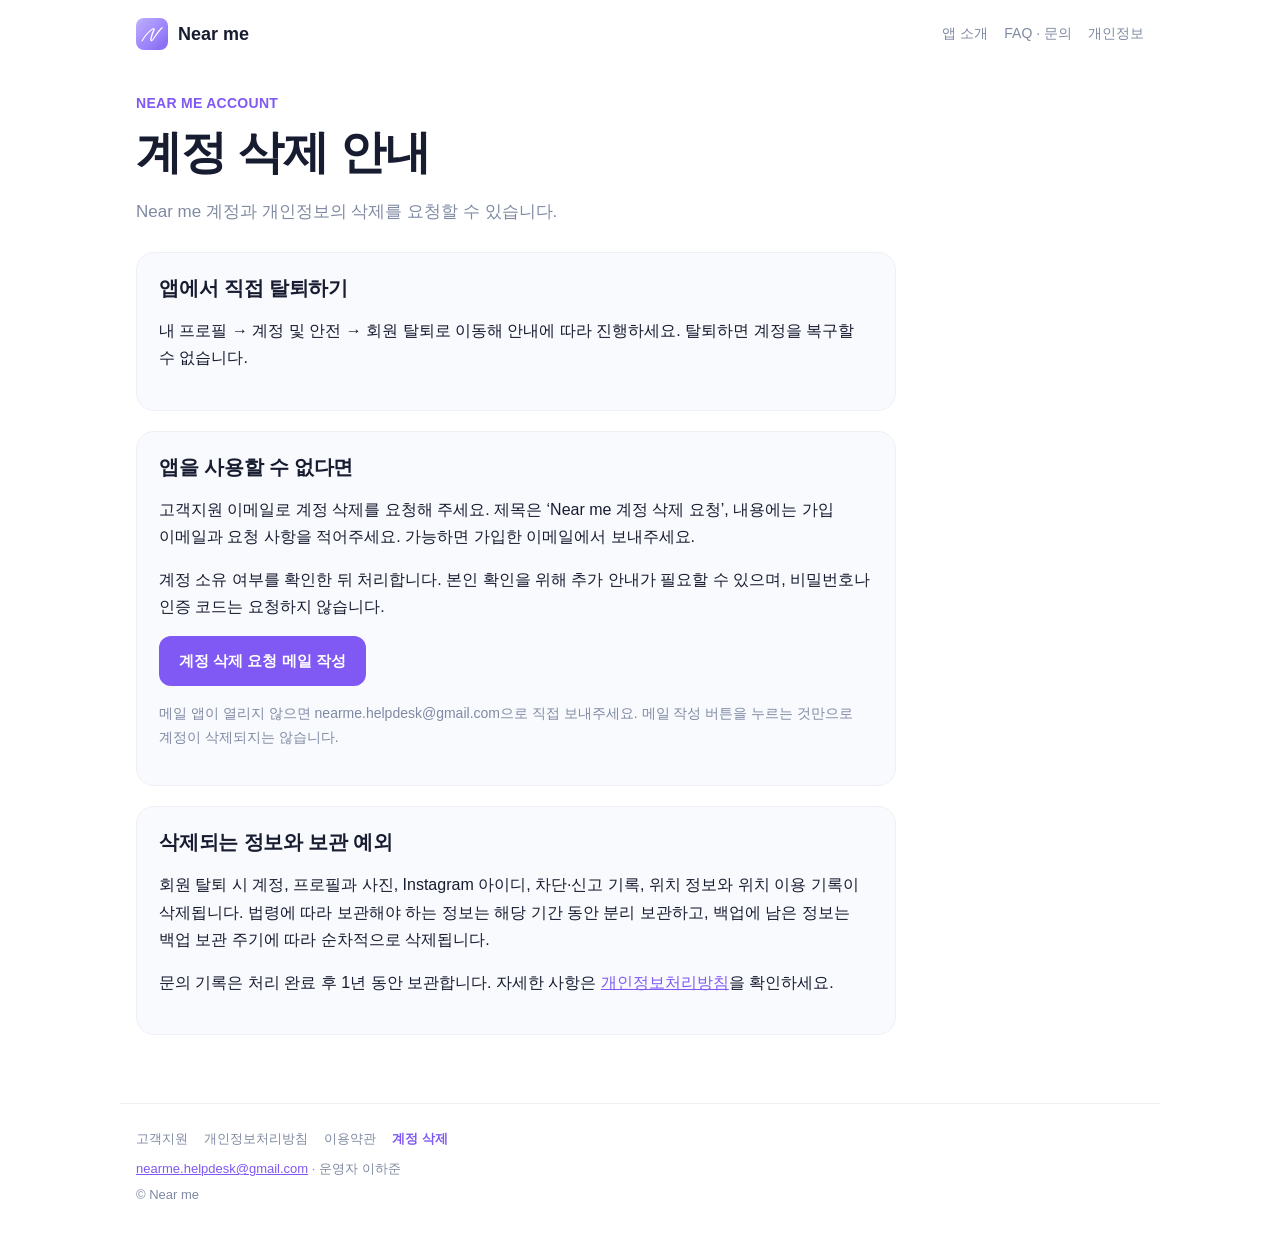
==== delete-account/index.html @ 8cbbb16c "Publish site (2026-10-08) Co-Authored-By: Claude Opus 5.5 <noreply@anthropic.com>" ====
<!doctype html>
<html lang="ko">
<head>
<meta charset="utf-8">
<meta name="viewport" content="width=device-width, initial-scale=1">
<title>계정 삭제 안내 | Near me</title>
<meta name="description" content="Near me 계정과 개인정보 삭제 방법.">
<link rel="icon" href="../assets/icon.png">
<link rel="apple-touch-icon" href="../assets/icon.png">
<link rel="stylesheet" href="../style.css">
</head>
<body>
<a class="skip" href="#main">본문으로 건너뛰기</a>
<header class="top">
<a class="brand" href="../index.html"><img src="../assets/icon.png" alt="" width="32" height="32">Near me</a>
<nav aria-label="사이트 메뉴"><a href="../index.html">앱 소개</a><a href="../support/index.html">FAQ · 문의</a><a href="../privacy/index.html">개인정보</a></nav>
</header>
<main id="main">
<section class="doc-head">
<p class="eyebrow">NEAR ME ACCOUNT</p>
<h1>계정 삭제 안내</h1>
<p class="lead">Near me 계정과 개인정보의 삭제를 요청할 수 있습니다.</p>
</section>
<section class="panel">
<h2>앱에서 직접 탈퇴하기</h2>
<p>내 프로필 → 계정 및 안전 → 회원 탈퇴로 이동해 안내에 따라 진행하세요. 탈퇴하면 계정을 복구할 수 없습니다.</p>
</section>
<section class="panel">
<h2>앱을 사용할 수 없다면</h2>
<p>고객지원 이메일로 계정 삭제를 요청해 주세요. 제목은 ‘Near me 계정 삭제 요청’, 내용에는 가입 이메일과 요청 사항을 적어주세요. 가능하면 가입한 이메일에서 보내주세요.</p>
<p>계정 소유 여부를 확인한 뒤 처리합니다. 본인 확인을 위해 추가 안내가 필요할 수 있으며, 비밀번호나 인증 코드는 요청하지 않습니다.</p>
<p><a class="button" href="mailto:nearme.helpdesk@gmail.com?subject=Near%20me%20%EA%B3%84%EC%A0%95%20%EC%82%AD%EC%A0%9C%20%EC%9A%94%EC%B2%AD">계정 삭제 요청 메일 작성</a></p>
<p class="note">메일 앱이 열리지 않으면 nearme.helpdesk@gmail.com으로 직접 보내주세요. 메일 작성 버튼을 누르는 것만으로 계정이 삭제되지는 않습니다.</p>
</section>
<section class="panel">
<h2>삭제되는 정보와 보관 예외</h2>
<p>회원 탈퇴 시 계정, 프로필과 사진, Instagram 아이디, 차단·신고 기록, 위치 정보와 위치 이용 기록이 삭제됩니다. 법령에 따라 보관해야 하는 정보는 해당 기간 동안 분리 보관하고, 백업에 남은 정보는 백업 보관 주기에 따라 순차적으로 삭제됩니다.</p>
<p>문의 기록은 처리 완료 후 1년 동안 보관합니다. 자세한 사항은 <a href="../privacy/index.html">개인정보처리방침</a>을 확인하세요.</p>
</section>
</main>
<footer class="foot">
<nav aria-label="문서"><a href="../support/index.html">고객지원</a><a href="../privacy/index.html">개인정보처리방침</a><a href="../terms/index.html">이용약관</a><a href="../delete-account/index.html" aria-current="page">계정 삭제</a></nav>
<p><a href="mailto:nearme.helpdesk@gmail.com">nearme.helpdesk@gmail.com</a> · 운영자 이하준</p>
<p>© Near me</p>
</footer>
</body>
</html>
---- style.css ----
/* Near me public site. Colors follow lib/theme/app_theme.dart. */
:root {
  --bg: #ffffff;
  --card: #f9fafe;
  --soft: #eee9ff;
  --text: #171c30;
  --muted: #7f8aa2;
  --line: #edf0f5;
  --accent: #8059f4;
  --on-accent: #ffffff;
}
@media (prefers-color-scheme: dark) {
  :root {
    --bg: #11131d;
    --card: #1a1d2b;
    --soft: #262240;
    --text: #eceef5;
    --muted: #9aa3b8;
    --line: #272b3b;
    --accent: #a98ff9;
    --on-accent: #11131d;
  }
}
* { box-sizing: border-box; }
html { -webkit-text-size-adjust: 100%; }
body {
  margin: 0;
  background: var(--bg);
  color: var(--text);
  font: 16px/1.7 -apple-system, BlinkMacSystemFont, "Apple SD Gothic Neo", "Noto Sans KR", sans-serif;
  word-break: keep-all;
}
a { color: var(--accent); }
img { max-width: 100%; }
.skip { position: absolute; left: -999px; }
.skip:focus { left: 16px; top: 8px; background: var(--bg); padding: 4px 8px; z-index: 1; }

.top, main, .foot { max-width: 1040px; margin: 0 auto; padding-left: 16px; padding-right: 16px; }
.top { display: flex; align-items: center; justify-content: space-between; gap: 12px; padding-top: 18px; padding-bottom: 18px; }
.brand { display: flex; align-items: center; gap: 10px; color: var(--text); font-weight: 700; font-size: 18px; text-decoration: none; }
.brand img { border-radius: 8px; }
.top nav { display: flex; flex-wrap: wrap; gap: 4px 16px; font-size: 14px; }
.top nav a, .foot nav a { color: var(--muted); text-decoration: none; }
.top nav a[aria-current], .foot nav a[aria-current] { color: var(--accent); font-weight: 600; }

main { padding-bottom: 48px; }
h1 { font-size: clamp(30px, 6vw, 46px); line-height: 1.25; margin: 8px 0 16px; letter-spacing: -0.02em; }
h2 { font-size: clamp(24px, 4vw, 32px); line-height: 1.3; margin: 0 0 20px; letter-spacing: -0.01em; }
h3 { font-size: 18px; margin: 4px 0 6px; }
.eyebrow { color: var(--accent); font-weight: 600; font-size: 14px; margin: 0; letter-spacing: 0.02em; }
.lead { color: var(--muted); font-size: 17px; max-width: 34em; }
.note { color: var(--muted); font-size: 14px; }

.button {
  display: inline-block; padding: 12px 20px; border-radius: 12px;
  background: var(--accent); color: var(--on-accent);
  font-weight: 600; font-size: 15px; text-decoration: none;
}
.button.ghost { background: var(--soft); color: var(--accent); }
.actions { display: flex; flex-wrap: wrap; gap: 10px; margin: 24px 0 16px; }
.badge { display: inline-block; margin: 0; padding: 4px 12px; border-radius: 999px; background: var(--soft); color: var(--accent); font-size: 13px; }

.hero { display: grid; grid-template-columns: 1.1fr 1fr; gap: 40px; align-items: center; padding: 32px 0 56px; }
.cats { margin: 0; padding: 28px; border-radius: 24px; background: var(--card); border: 1px solid var(--line); }
.cats div { display: grid; grid-template-columns: repeat(4, 1fr); gap: 12px; justify-items: center; }
.cats img { width: 64px; height: 64px; image-rendering: pixelated; }
.cats figcaption { margin-top: 16px; text-align: center; color: var(--muted); font-size: 13px; }

.band { padding: 48px 0; border-top: 1px solid var(--line); }
.steps, .cards { list-style: none; margin: 0; padding: 0; display: grid; grid-template-columns: repeat(3, 1fr); gap: 16px; }
.steps li, .cards li, .panel { background: var(--card); border: 1px solid var(--line); border-radius: 18px; padding: 22px; }
.steps span { color: var(--accent); font-size: 13px; font-weight: 600; }
.steps p, .cards p { margin: 0; color: var(--muted); font-size: 15px; }
.cta { text-align: center; }
.cta p { color: var(--muted); }

.doc-head { padding: 24px 0 8px; max-width: 760px; }
main > section.panel, main > section:not(.hero):not(.band):not(.doc-head) { max-width: 760px; margin-bottom: 20px; }
.panel h2 { font-size: 20px; margin-bottom: 8px; }
.mail { font-size: 20px; font-weight: 600; margin: 4px 0; }
details { border-bottom: 1px solid var(--line); padding: 14px 0; }
summary { cursor: pointer; font-weight: 600; }
details p { margin: 10px 0 0; color: var(--muted); }
.doc { max-width: 760px; white-space: pre-wrap; font-size: 15px; }

.foot { border-top: 1px solid var(--line); padding-top: 24px; padding-bottom: 40px; color: var(--muted); font-size: 13px; }
.foot nav { display: flex; flex-wrap: wrap; gap: 4px 16px; margin-bottom: 8px; }
.foot p { margin: 4px 0; }

@media (max-width: 760px) {
  .hero { grid-template-columns: 1fr; gap: 28px; padding-top: 16px; }
  .steps, .cards { grid-template-columns: 1fr; }
  .cats { padding: 20px; }
  .cats img { width: 52px; height: 52px; }
  .top { flex-direction: column; align-items: flex-start; }
}
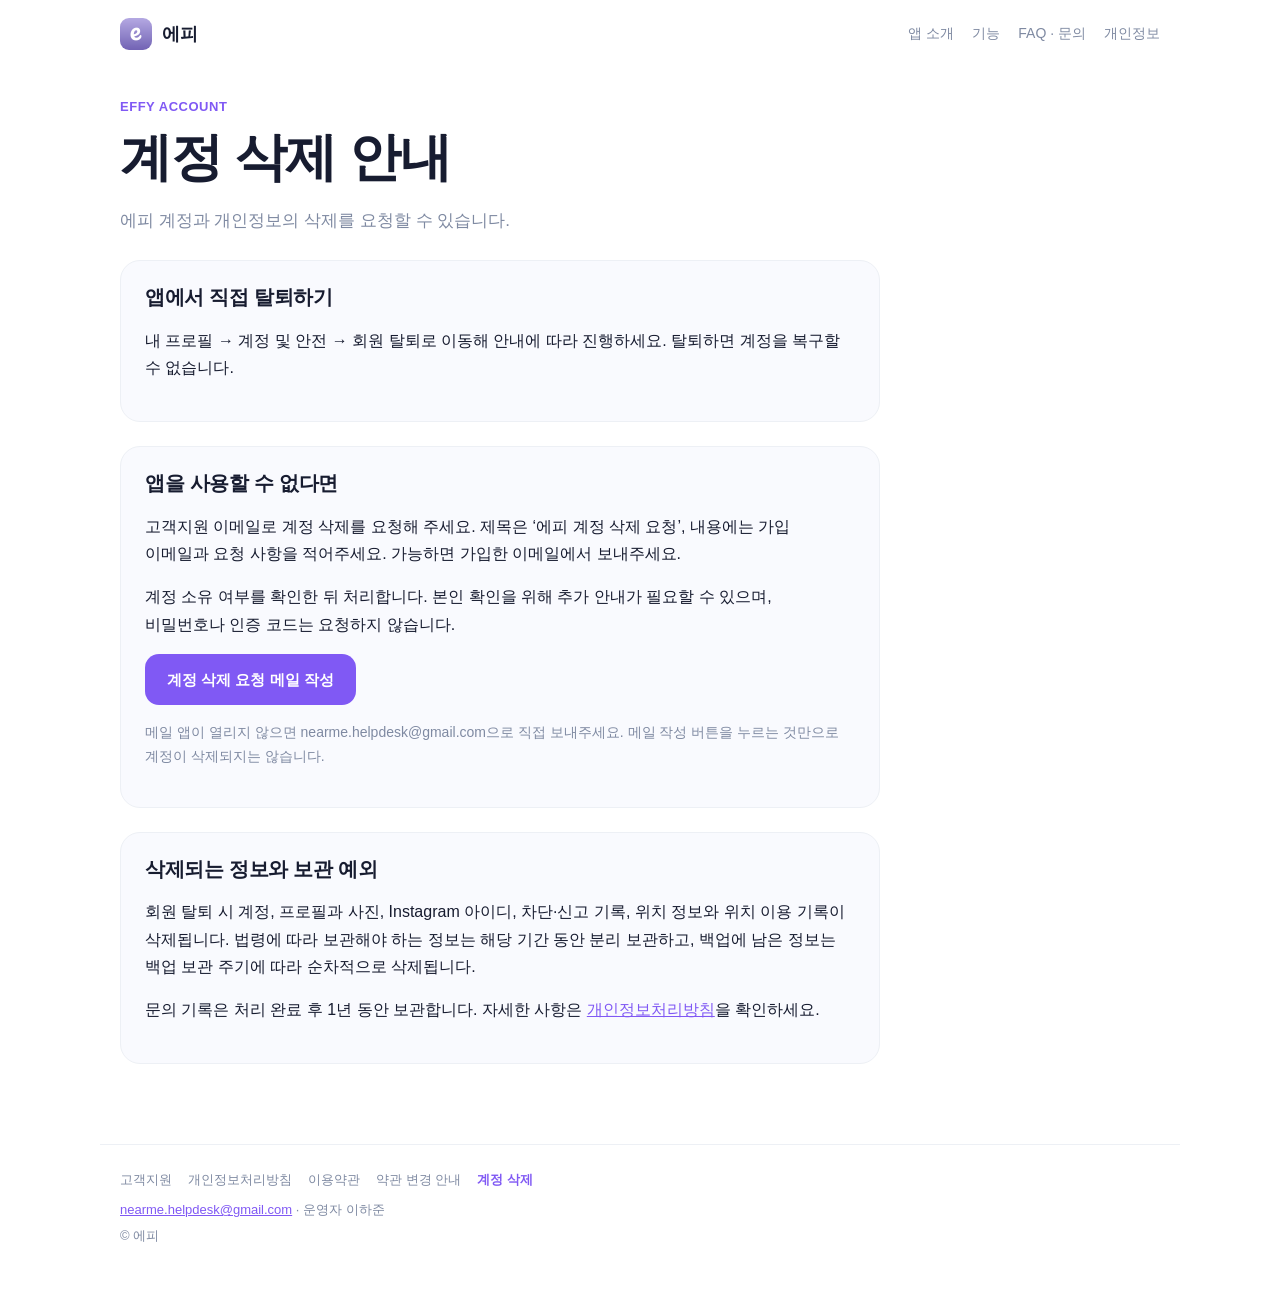
==== commit 68938914: "Publish site (2026-11-18) Co-Authored-By: Claude Opus 5.5 <noreply@anthropic.com>" ====
--- a/delete-account/index.html
+++ b/delete-account/index.html
@@ -3,8 +3,8 @@
 <head>
 <meta charset="utf-8">
 <meta name="viewport" content="width=device-width, initial-scale=1">
-<title>계정 삭제 안내 | Near me</title>
-<meta name="description" content="Near me 계정과 개인정보 삭제 방법.">
+<title>계정 삭제 안내 | 에피</title>
+<meta name="description" content="에피 계정과 개인정보 삭제 방법.">
 <link rel="icon" href="../assets/icon.png">
 <link rel="apple-touch-icon" href="../assets/icon.png">
 <link rel="stylesheet" href="../style.css">
@@ -12,14 +12,14 @@
 <body>
 <a class="skip" href="#main">본문으로 건너뛰기</a>
 <header class="top">
-<a class="brand" href="../index.html"><img src="../assets/icon.png" alt="" width="32" height="32">Near me</a>
-<nav aria-label="사이트 메뉴"><a href="../index.html">앱 소개</a><a href="../support/index.html">FAQ · 문의</a><a href="../privacy/index.html">개인정보</a></nav>
+<a class="brand" href="../index.html"><img src="../assets/icon.png" alt="" width="32" height="32">에피</a>
+<nav aria-label="사이트 메뉴"><a href="../index.html">앱 소개</a><a href="../features/index.html">기능</a><a href="../support/index.html">FAQ · 문의</a><a href="../privacy/index.html">개인정보</a></nav>
 </header>
 <main id="main">
 <section class="doc-head">
-<p class="eyebrow">NEAR ME ACCOUNT</p>
+<p class="eyebrow">EFFY ACCOUNT</p>
 <h1>계정 삭제 안내</h1>
-<p class="lead">Near me 계정과 개인정보의 삭제를 요청할 수 있습니다.</p>
+<p class="lead">에피 계정과 개인정보의 삭제를 요청할 수 있습니다.</p>
 </section>
 <section class="panel">
 <h2>앱에서 직접 탈퇴하기</h2>
@@ -27,9 +27,9 @@
 </section>
 <section class="panel">
 <h2>앱을 사용할 수 없다면</h2>
-<p>고객지원 이메일로 계정 삭제를 요청해 주세요. 제목은 ‘Near me 계정 삭제 요청’, 내용에는 가입 이메일과 요청 사항을 적어주세요. 가능하면 가입한 이메일에서 보내주세요.</p>
+<p>고객지원 이메일로 계정 삭제를 요청해 주세요. 제목은 ‘에피 계정 삭제 요청’, 내용에는 가입 이메일과 요청 사항을 적어주세요. 가능하면 가입한 이메일에서 보내주세요.</p>
 <p>계정 소유 여부를 확인한 뒤 처리합니다. 본인 확인을 위해 추가 안내가 필요할 수 있으며, 비밀번호나 인증 코드는 요청하지 않습니다.</p>
-<p><a class="button" href="mailto:nearme.helpdesk@gmail.com?subject=Near%20me%20%EA%B3%84%EC%A0%95%20%EC%82%AD%EC%A0%9C%20%EC%9A%94%EC%B2%AD">계정 삭제 요청 메일 작성</a></p>
+<p><a class="button" href="mailto:nearme.helpdesk@gmail.com?subject=%EC%97%90%ED%94%BC%20%EA%B3%84%EC%A0%95%20%EC%82%AD%EC%A0%9C%20%EC%9A%94%EC%B2%AD">계정 삭제 요청 메일 작성</a></p>
 <p class="note">메일 앱이 열리지 않으면 nearme.helpdesk@gmail.com으로 직접 보내주세요. 메일 작성 버튼을 누르는 것만으로 계정이 삭제되지는 않습니다.</p>
 </section>
 <section class="panel">
@@ -39,9 +39,9 @@
 </section>
 </main>
 <footer class="foot">
-<nav aria-label="문서"><a href="../support/index.html">고객지원</a><a href="../privacy/index.html">개인정보처리방침</a><a href="../terms/index.html">이용약관</a><a href="../delete-account/index.html" aria-current="page">계정 삭제</a></nav>
+<nav aria-label="문서"><a href="../support/index.html">고객지원</a><a href="../privacy/index.html">개인정보처리방침</a><a href="../terms/index.html">이용약관</a><a href="../notice/index.html">약관 변경 안내</a><a href="../delete-account/index.html" aria-current="page">계정 삭제</a></nav>
 <p><a href="mailto:nearme.helpdesk@gmail.com">nearme.helpdesk@gmail.com</a> · 운영자 이하준</p>
-<p>© Near me</p>
+<p>© 에피</p>
 </footer>
 </body>
 </html>
--- a/style.css
+++ b/style.css
@@ -1,4 +1,5 @@
-/* Near me public site. Colors follow lib/theme/app_theme.dart. */
+/* 에피 (effy) public site. Colors follow lib/theme/app_theme.dart; the purple
+   gradient matches the app's first screen and App Store screenshots. */
 :root {
   --bg: #ffffff;
   --card: #f9fafe;
@@ -8,6 +9,10 @@
   --line: #edf0f5;
   --accent: #8059f4;
   --on-accent: #ffffff;
+  --hero-top: #a08bf2;
+  --hero-mid: #7f62e8;
+  --hero-bottom: #5e42c6;
+  --shadow: 0 18px 40px -18px rgba(60, 40, 140, 0.45);
 }
 @media (prefers-color-scheme: dark) {
   :root {
@@ -19,67 +24,120 @@
     --line: #272b3b;
     --accent: #a98ff9;
     --on-accent: #11131d;
+    --hero-top: #3a3270;
+    --hero-mid: #2f2860;
+    --hero-bottom: #241f4a;
+    --shadow: 0 18px 40px -18px rgba(0, 0, 0, 0.7);
   }
 }
 * { box-sizing: border-box; }
-html { -webkit-text-size-adjust: 100%; }
+html { -webkit-text-size-adjust: 100%; scroll-behavior: smooth; }
 body {
   margin: 0;
   background: var(--bg);
   color: var(--text);
   font: 16px/1.7 -apple-system, BlinkMacSystemFont, "Apple SD Gothic Neo", "Noto Sans KR", sans-serif;
   word-break: keep-all;
+  overflow-wrap: break-word;
 }
 a { color: var(--accent); }
-img { max-width: 100%; }
+img { max-width: 100%; height: auto; }
 .skip { position: absolute; left: -999px; }
-.skip:focus { left: 16px; top: 8px; background: var(--bg); padding: 4px 8px; z-index: 1; }
-
-.top, main, .foot { max-width: 1040px; margin: 0 auto; padding-left: 16px; padding-right: 16px; }
+.skip:focus { left: 16px; top: 8px; background: var(--bg); padding: 4px 8px; z-index: 2; }
+
+.top, main, .foot { max-width: 1080px; margin: 0 auto; padding-left: 20px; padding-right: 20px; }
 .top { display: flex; align-items: center; justify-content: space-between; gap: 12px; padding-top: 18px; padding-bottom: 18px; }
 .brand { display: flex; align-items: center; gap: 10px; color: var(--text); font-weight: 700; font-size: 18px; text-decoration: none; }
-.brand img { border-radius: 8px; }
-.top nav { display: flex; flex-wrap: wrap; gap: 4px 16px; font-size: 14px; }
+.brand img { border-radius: 9px; }
+.top nav { display: flex; flex-wrap: wrap; gap: 4px 18px; font-size: 14px; }
 .top nav a, .foot nav a { color: var(--muted); text-decoration: none; }
+.top nav a:hover, .foot nav a:hover { color: var(--accent); }
 .top nav a[aria-current], .foot nav a[aria-current] { color: var(--accent); font-weight: 600; }
 
-main { padding-bottom: 48px; }
-h1 { font-size: clamp(30px, 6vw, 46px); line-height: 1.25; margin: 8px 0 16px; letter-spacing: -0.02em; }
-h2 { font-size: clamp(24px, 4vw, 32px); line-height: 1.3; margin: 0 0 20px; letter-spacing: -0.01em; }
+main { padding-bottom: 56px; }
+h1 { font-size: clamp(32px, 6vw, 52px); line-height: 1.22; margin: 8px 0 16px; letter-spacing: -0.025em; }
+h2 { font-size: clamp(26px, 4vw, 36px); line-height: 1.28; margin: 0 0 24px; letter-spacing: -0.015em; }
 h3 { font-size: 18px; margin: 4px 0 6px; }
-.eyebrow { color: var(--accent); font-weight: 600; font-size: 14px; margin: 0; letter-spacing: 0.02em; }
+.eyebrow { color: var(--accent); font-weight: 700; font-size: 13px; margin: 0 0 8px; letter-spacing: 0.04em; }
 .lead { color: var(--muted); font-size: 17px; max-width: 34em; }
 .note { color: var(--muted); font-size: 14px; }
 
 .button {
-  display: inline-block; padding: 12px 20px; border-radius: 12px;
+  display: inline-flex; align-items: center; justify-content: center; padding: 13px 22px; border-radius: 14px;
   background: var(--accent); color: var(--on-accent);
   font-weight: 600; font-size: 15px; text-decoration: none;
-}
+  transition: transform 0.15s ease, box-shadow 0.15s ease;
+}
+.button:hover { transform: translateY(-1px); box-shadow: var(--shadow); }
 .button.ghost { background: var(--soft); color: var(--accent); }
-.actions { display: flex; flex-wrap: wrap; gap: 10px; margin: 24px 0 16px; }
-.badge { display: inline-block; margin: 0; padding: 4px 12px; border-radius: 999px; background: var(--soft); color: var(--accent); font-size: 13px; }
-
-.hero { display: grid; grid-template-columns: 1.1fr 1fr; gap: 40px; align-items: center; padding: 32px 0 56px; }
-.cats { margin: 0; padding: 28px; border-radius: 24px; background: var(--card); border: 1px solid var(--line); }
-.cats div { display: grid; grid-template-columns: repeat(4, 1fr); gap: 12px; justify-items: center; }
-.cats img { width: 64px; height: 64px; image-rendering: pixelated; }
-.cats figcaption { margin-top: 16px; text-align: center; color: var(--muted); font-size: 13px; }
-
-.band { padding: 48px 0; border-top: 1px solid var(--line); }
-.steps, .cards { list-style: none; margin: 0; padding: 0; display: grid; grid-template-columns: repeat(3, 1fr); gap: 16px; }
-.steps li, .cards li, .panel { background: var(--card); border: 1px solid var(--line); border-radius: 18px; padding: 22px; }
-.steps span { color: var(--accent); font-size: 13px; font-weight: 600; }
+.button.store { background: #171c30; color: #ffffff; }
+.button.store::before { content: ""; width: 16px; height: 16px; margin-right: 8px; background: currentColor;
+  -webkit-mask: url("data:image/svg+xml,%3Csvg xmlns='http://www.w3.org/2000/svg' viewBox='0 0 24 24'%3E%3Cpath d='M12 3v12m0 0l-5-5m5 5l5-5M5 20h14' stroke='black' stroke-width='2.4' fill='none' stroke-linecap='round' stroke-linejoin='round'/%3E%3C/svg%3E") center / contain no-repeat;
+          mask: url("data:image/svg+xml,%3Csvg xmlns='http://www.w3.org/2000/svg' viewBox='0 0 24 24'%3E%3Cpath d='M12 3v12m0 0l-5-5m5 5l5-5M5 20h14' stroke='black' stroke-width='2.4' fill='none' stroke-linecap='round' stroke-linejoin='round'/%3E%3C/svg%3E") center / contain no-repeat; }
+.actions { display: flex; flex-wrap: wrap; gap: 10px; margin: 26px 0 18px; }
+
+/* Landing hero: the app's purple first screen, with a pixel scene. */
+.hero {
+  display: grid; grid-template-columns: 1fr 1.05fr; gap: 44px; align-items: center;
+  margin: 8px 0 24px; padding: 48px; border-radius: 32px;
+  background: linear-gradient(170deg, var(--hero-top), var(--hero-mid) 55%, var(--hero-bottom));
+  color: #ffffff;
+}
+.hero h1 { color: #ffffff; }
+.hero .lead { color: rgba(255, 255, 255, 0.88); }
+.hero .button.ghost { background: rgba(255, 255, 255, 0.2); color: #ffffff; }
+.hero .button.store { background: #ffffff; color: #171c30; }
+/* The logo has a white backdrop (as in BrandArt); draw only its strokes, in white. */
+.logo { display: block; width: 190px; filter: invert(1) grayscale(1) contrast(1.4) brightness(2.8); mix-blend-mode: screen; }
+.badges { display: flex; flex-wrap: wrap; gap: 8px; margin: 0; }
+.badges span { padding: 4px 12px; border-radius: 999px; background: rgba(255, 255, 255, 0.18); font-size: 13px; }
+.scene { position: relative; margin: 0; border-radius: 22px; overflow: hidden; aspect-ratio: 16 / 10;
+  box-shadow: var(--shadow); border: 4px solid rgba(255, 255, 255, 0.55); }
+.scene .bg { position: absolute; inset: 0; width: 100%; height: 100%; object-fit: cover; image-rendering: pixelated; }
+.scene .cat { position: absolute; width: 13%; image-rendering: pixelated; animation: bob 3.2s ease-in-out infinite; }
+.scene .cat:nth-of-type(3) { animation-delay: -0.8s; }
+.scene .cat:nth-of-type(4) { animation-delay: -1.6s; }
+.scene .cat:nth-of-type(5) { animation-delay: -2.4s; }
+.scene .cat:nth-of-type(6) { animation-delay: -1.2s; }
+@keyframes bob { 50% { transform: translateY(-6%); } }
+@media (prefers-reduced-motion: reduce) {
+  html { scroll-behavior: auto; }
+  .scene .cat { animation: none; }
+}
+
+.band { padding: 56px 0; border-top: 1px solid var(--line); }
+.hero + .band { border-top: 0; }
+.steps, .cards { list-style: none; margin: 0; padding: 0; display: grid; gap: 16px; }
+.steps { grid-template-columns: repeat(4, 1fr); counter-reset: step; }
+.cards { grid-template-columns: repeat(2, 1fr); }
+.steps li, .cards li, .panel { background: var(--card); border: 1px solid var(--line); border-radius: 20px; padding: 24px; }
+.steps span { display: inline-grid; place-items: center; width: 34px; height: 34px; border-radius: 10px;
+  background: var(--soft); color: var(--accent); font-size: 13px; font-weight: 700; }
 .steps p, .cards p { margin: 0; color: var(--muted); font-size: 15px; }
+
+.split { display: grid; grid-template-columns: 1fr 1.1fr; gap: 40px; align-items: center; }
+.split h2 { margin-bottom: 12px; }
+.places { list-style: none; margin: 0; padding: 0; display: grid; grid-template-columns: 1fr 1fr; gap: 12px; }
+.places li { position: relative; border-radius: 16px; overflow: hidden; border: 1px solid var(--line); }
+.places li:first-child { grid-column: 1 / -1; }
+.places img { display: block; width: 100%; aspect-ratio: 16 / 10; object-fit: cover; image-rendering: pixelated; }
+.places span { position: absolute; left: 10px; bottom: 10px; padding: 2px 10px; border-radius: 999px;
+  background: rgba(23, 28, 48, 0.72); color: #ffffff; font-size: 12px; }
+
 .cta { text-align: center; }
 .cta p { color: var(--muted); }
-
-.doc-head { padding: 24px 0 8px; max-width: 760px; }
-main > section.panel, main > section:not(.hero):not(.band):not(.doc-head) { max-width: 760px; margin-bottom: 20px; }
+.cta .actions { justify-content: center; }
+
+/* Help and legal pages. */
+.doc-head { padding: 28px 0 8px; max-width: 760px; }
+main > section.panel, main > section:not(.hero):not(.band):not(.doc-head) { max-width: 760px; margin-bottom: 24px; }
 .panel h2 { font-size: 20px; margin-bottom: 8px; }
 .mail { font-size: 20px; font-weight: 600; margin: 4px 0; }
-details { border-bottom: 1px solid var(--line); padding: 14px 0; }
-summary { cursor: pointer; font-weight: 600; }
+details { border-bottom: 1px solid var(--line); padding: 16px 0; }
+summary { cursor: pointer; font-weight: 600; list-style: none; display: flex; justify-content: space-between; gap: 12px; }
+summary::-webkit-details-marker { display: none; }
+summary::after { content: "+"; color: var(--accent); font-weight: 700; }
+details[open] summary::after { content: "−"; }
 details p { margin: 10px 0 0; color: var(--muted); }
 .doc { max-width: 760px; white-space: pre-wrap; font-size: 15px; }
 
@@ -87,10 +145,64 @@
 .foot nav { display: flex; flex-wrap: wrap; gap: 4px 16px; margin-bottom: 8px; }
 .foot p { margin: 4px 0; }
 
+@media (max-width: 900px) {
+  .steps { grid-template-columns: repeat(2, 1fr); }
+}
 @media (max-width: 760px) {
-  .hero { grid-template-columns: 1fr; gap: 28px; padding-top: 16px; }
-  .steps, .cards { grid-template-columns: 1fr; }
-  .cats { padding: 20px; }
-  .cats img { width: 52px; height: 52px; }
+  .top, main, .foot { padding-left: 16px; padding-right: 16px; }
   .top { flex-direction: column; align-items: flex-start; }
-}
+  .hero { grid-template-columns: 1fr; gap: 28px; padding: 28px 20px; border-radius: 24px; }
+  .logo { width: 150px; }
+  .split, .steps, .cards { grid-template-columns: 1fr; }
+  .band { padding: 44px 0; }
+}
+
+/* Features page: one App Store screenshot per feature, sides alternating. */
+.more { margin: 24px 0 0; }
+.tour { list-style: none; margin: 8px 0 0; padding: 0; }
+.tour li { display: grid; grid-template-columns: 300px 1fr; gap: 56px; align-items: center;
+  padding: 40px 0; border-top: 1px solid var(--line); }
+.tour li:nth-child(even) { grid-template-columns: 1fr 300px; }
+.tour li:nth-child(even) figure { order: 2; }
+.tour figure { margin: 0; }
+.tour img { display: block; width: 100%; border-radius: 22px; box-shadow: var(--shadow); }
+.tour h2 { margin-bottom: 12px; }
+.tour p:not(.eyebrow) { color: var(--muted); font-size: 17px; max-width: 30em; margin: 0; }
+@media (max-width: 760px) {
+  .tour li, .tour li:nth-child(even) { grid-template-columns: 1fr; gap: 20px; padding: 32px 0; }
+  .tour li:nth-child(even) figure { order: 0; }
+  .tour figure { max-width: 260px; margin: 0 auto; }
+}
+
+/* A one-line notice above the hero, linking to the terms notice. */
+.notice-strip { margin: 4px 0 16px; padding: 10px 16px; border-radius: 14px; background: var(--soft); font-size: 14px; }
+.notice-strip a { color: var(--text); text-decoration: none; font-weight: 600; }
+.notice-strip a::after { content: " →"; color: var(--accent); }
+.notice-strip a:hover { color: var(--accent); }
+
+/* The terms notice: numbered changes, each with its points. */
+.changes { max-width: 760px; margin: 8px 0 24px; padding-left: 24px; }
+.changes > li { padding: 4px 0 12px; }
+.changes > li::marker { color: var(--accent); font-weight: 700; }
+.changes h2 { font-size: 19px; margin: 0 0 6px; }
+.changes ul { margin: 0; padding-left: 18px; color: var(--muted); font-size: 15px; }
+.changes ul li + li { margin-top: 6px; }
+
+/* On a dark page the dark store button would vanish; make it light. */
+@media (prefers-color-scheme: dark) {
+  .button.store { background: #ffffff; color: #171c30; }
+}
+
+/* A member's photo leads the first page; app screens follow the steps. */
+.portrait { margin: 0; justify-self: center; width: min(100%, 300px); }
+.portrait img { display: block; width: 100%; height: auto; border-radius: 28px;
+  box-shadow: 0 24px 60px -24px rgba(20, 10, 60, 0.6); }
+.phones { list-style: none; margin: 32px 0 0; padding: 0; display: grid; grid-template-columns: repeat(3, 1fr); gap: 20px; }
+.phones li { display: flex; flex-direction: column; gap: 10px; align-items: center; text-align: center; }
+.phones img { display: block; width: 100%; max-width: 280px; border-radius: 20px; box-shadow: var(--shadow); }
+.phones span { color: var(--muted); font-size: 14px; font-weight: 600; }
+@media (max-width: 760px) {
+  .portrait { width: min(100%, 260px); }
+  .phones { grid-template-columns: 1fr; }
+  .phones img { max-width: 260px; }
+}
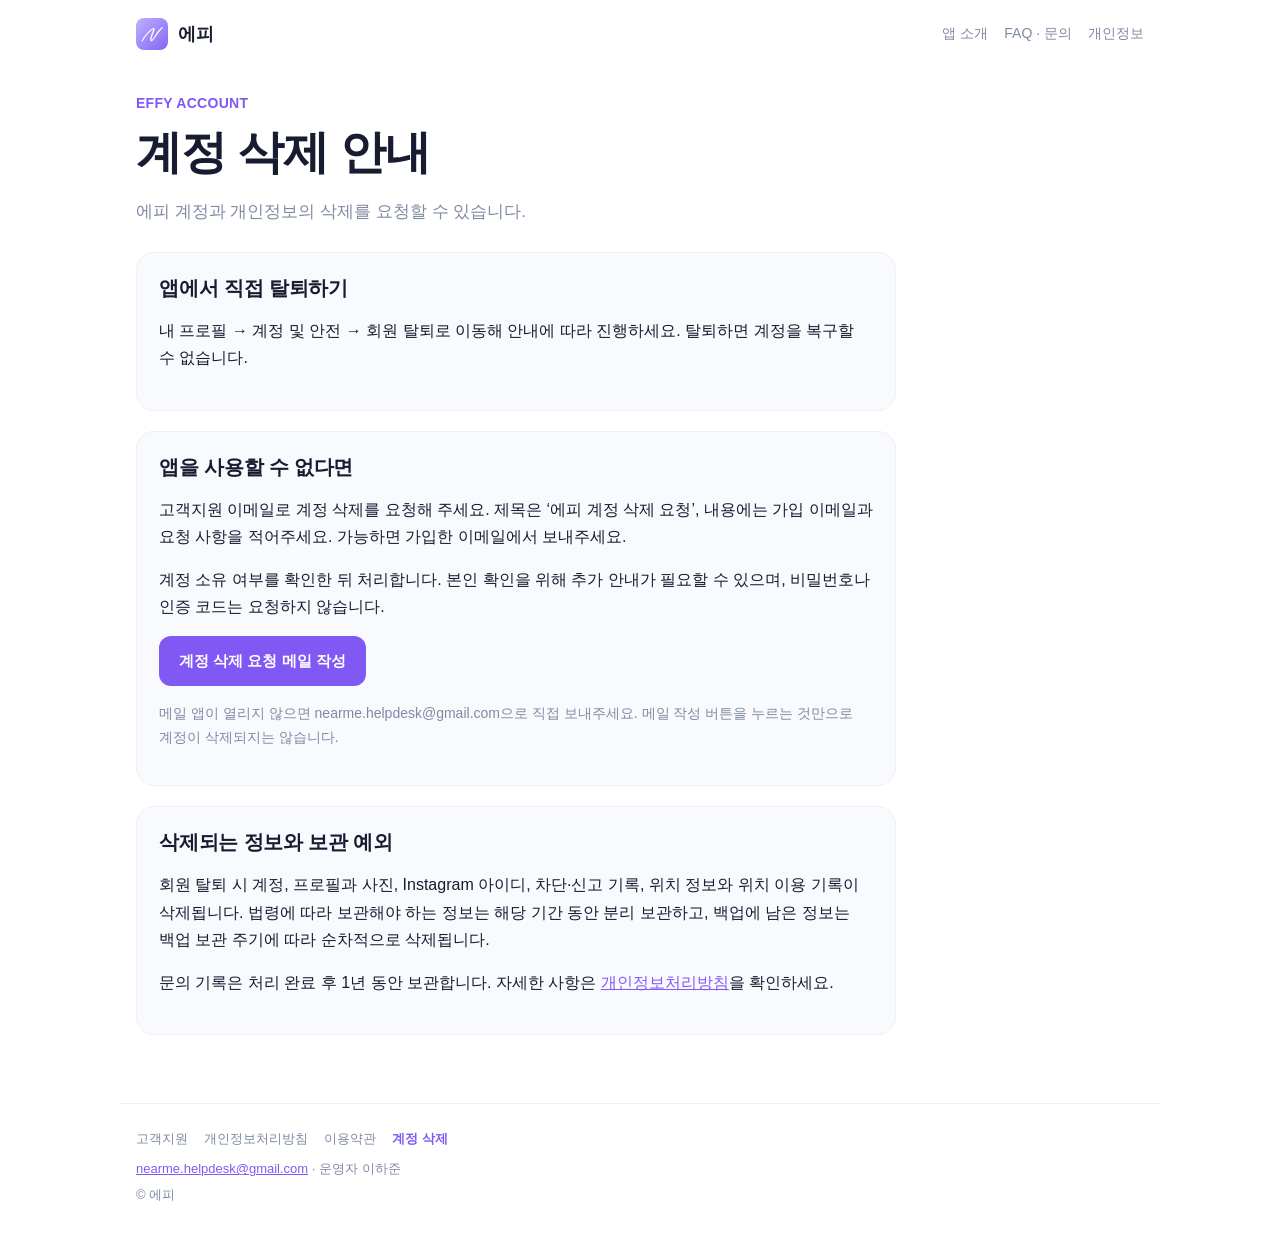
==== commit 4e3e38e8: "Publish site (2026-11-23) Co-Authored-By: Claude Opus 5.5 <noreply@anthropic.com>" ====
--- a/delete-account/index.html
+++ b/delete-account/index.html
@@ -13,7 +13,7 @@
 <a class="skip" href="#main">본문으로 건너뛰기</a>
 <header class="top">
 <a class="brand" href="../index.html"><img src="../assets/icon.png" alt="" width="32" height="32">에피</a>
-<nav aria-label="사이트 메뉴"><a href="../index.html">앱 소개</a><a href="../features/index.html">기능</a><a href="../support/index.html">FAQ · 문의</a><a href="../privacy/index.html">개인정보</a></nav>
+<nav aria-label="사이트 메뉴"><a href="../index.html">앱 소개</a><a href="../support/index.html">FAQ · 문의</a><a href="../privacy/index.html">개인정보</a></nav>
 </header>
 <main id="main">
 <section class="doc-head">
@@ -39,7 +39,7 @@
 </section>
 </main>
 <footer class="foot">
-<nav aria-label="문서"><a href="../support/index.html">고객지원</a><a href="../privacy/index.html">개인정보처리방침</a><a href="../terms/index.html">이용약관</a><a href="../notice/index.html">약관 변경 안내</a><a href="../delete-account/index.html" aria-current="page">계정 삭제</a></nav>
+<nav aria-label="문서"><a href="../support/index.html">고객지원</a><a href="../privacy/index.html">개인정보처리방침</a><a href="../terms/index.html">이용약관</a><a href="../delete-account/index.html" aria-current="page">계정 삭제</a></nav>
 <p><a href="mailto:nearme.helpdesk@gmail.com">nearme.helpdesk@gmail.com</a> · 운영자 이하준</p>
 <p>© 에피</p>
 </footer>
--- a/style.css
+++ b/style.css
@@ -1,5 +1,4 @@
-/* 에피 (effy) public site. Colors follow lib/theme/app_theme.dart; the purple
-   gradient matches the app's first screen and App Store screenshots. */
+/* Near me public site. Colors follow lib/theme/app_theme.dart. */
 :root {
   --bg: #ffffff;
   --card: #f9fafe;
@@ -9,10 +8,6 @@
   --line: #edf0f5;
   --accent: #8059f4;
   --on-accent: #ffffff;
-  --hero-top: #a08bf2;
-  --hero-mid: #7f62e8;
-  --hero-bottom: #5e42c6;
-  --shadow: 0 18px 40px -18px rgba(60, 40, 140, 0.45);
 }
 @media (prefers-color-scheme: dark) {
   :root {
@@ -24,120 +19,67 @@
     --line: #272b3b;
     --accent: #a98ff9;
     --on-accent: #11131d;
-    --hero-top: #3a3270;
-    --hero-mid: #2f2860;
-    --hero-bottom: #241f4a;
-    --shadow: 0 18px 40px -18px rgba(0, 0, 0, 0.7);
   }
 }
 * { box-sizing: border-box; }
-html { -webkit-text-size-adjust: 100%; scroll-behavior: smooth; }
+html { -webkit-text-size-adjust: 100%; }
 body {
   margin: 0;
   background: var(--bg);
   color: var(--text);
   font: 16px/1.7 -apple-system, BlinkMacSystemFont, "Apple SD Gothic Neo", "Noto Sans KR", sans-serif;
   word-break: keep-all;
-  overflow-wrap: break-word;
 }
 a { color: var(--accent); }
-img { max-width: 100%; height: auto; }
+img { max-width: 100%; }
 .skip { position: absolute; left: -999px; }
-.skip:focus { left: 16px; top: 8px; background: var(--bg); padding: 4px 8px; z-index: 2; }
+.skip:focus { left: 16px; top: 8px; background: var(--bg); padding: 4px 8px; z-index: 1; }
 
-.top, main, .foot { max-width: 1080px; margin: 0 auto; padding-left: 20px; padding-right: 20px; }
+.top, main, .foot { max-width: 1040px; margin: 0 auto; padding-left: 16px; padding-right: 16px; }
 .top { display: flex; align-items: center; justify-content: space-between; gap: 12px; padding-top: 18px; padding-bottom: 18px; }
 .brand { display: flex; align-items: center; gap: 10px; color: var(--text); font-weight: 700; font-size: 18px; text-decoration: none; }
-.brand img { border-radius: 9px; }
-.top nav { display: flex; flex-wrap: wrap; gap: 4px 18px; font-size: 14px; }
+.brand img { border-radius: 8px; }
+.top nav { display: flex; flex-wrap: wrap; gap: 4px 16px; font-size: 14px; }
 .top nav a, .foot nav a { color: var(--muted); text-decoration: none; }
-.top nav a:hover, .foot nav a:hover { color: var(--accent); }
 .top nav a[aria-current], .foot nav a[aria-current] { color: var(--accent); font-weight: 600; }
 
-main { padding-bottom: 56px; }
-h1 { font-size: clamp(32px, 6vw, 52px); line-height: 1.22; margin: 8px 0 16px; letter-spacing: -0.025em; }
-h2 { font-size: clamp(26px, 4vw, 36px); line-height: 1.28; margin: 0 0 24px; letter-spacing: -0.015em; }
+main { padding-bottom: 48px; }
+h1 { font-size: clamp(30px, 6vw, 46px); line-height: 1.25; margin: 8px 0 16px; letter-spacing: -0.02em; }
+h2 { font-size: clamp(24px, 4vw, 32px); line-height: 1.3; margin: 0 0 20px; letter-spacing: -0.01em; }
 h3 { font-size: 18px; margin: 4px 0 6px; }
-.eyebrow { color: var(--accent); font-weight: 700; font-size: 13px; margin: 0 0 8px; letter-spacing: 0.04em; }
+.eyebrow { color: var(--accent); font-weight: 600; font-size: 14px; margin: 0; letter-spacing: 0.02em; }
 .lead { color: var(--muted); font-size: 17px; max-width: 34em; }
 .note { color: var(--muted); font-size: 14px; }
 
 .button {
-  display: inline-flex; align-items: center; justify-content: center; padding: 13px 22px; border-radius: 14px;
+  display: inline-block; padding: 12px 20px; border-radius: 12px;
   background: var(--accent); color: var(--on-accent);
   font-weight: 600; font-size: 15px; text-decoration: none;
-  transition: transform 0.15s ease, box-shadow 0.15s ease;
 }
-.button:hover { transform: translateY(-1px); box-shadow: var(--shadow); }
 .button.ghost { background: var(--soft); color: var(--accent); }
-.button.store { background: #171c30; color: #ffffff; }
-.button.store::before { content: ""; width: 16px; height: 16px; margin-right: 8px; background: currentColor;
-  -webkit-mask: url("data:image/svg+xml,%3Csvg xmlns='http://www.w3.org/2000/svg' viewBox='0 0 24 24'%3E%3Cpath d='M12 3v12m0 0l-5-5m5 5l5-5M5 20h14' stroke='black' stroke-width='2.4' fill='none' stroke-linecap='round' stroke-linejoin='round'/%3E%3C/svg%3E") center / contain no-repeat;
-          mask: url("data:image/svg+xml,%3Csvg xmlns='http://www.w3.org/2000/svg' viewBox='0 0 24 24'%3E%3Cpath d='M12 3v12m0 0l-5-5m5 5l5-5M5 20h14' stroke='black' stroke-width='2.4' fill='none' stroke-linecap='round' stroke-linejoin='round'/%3E%3C/svg%3E") center / contain no-repeat; }
-.actions { display: flex; flex-wrap: wrap; gap: 10px; margin: 26px 0 18px; }
+.actions { display: flex; flex-wrap: wrap; gap: 10px; margin: 24px 0 16px; }
+.badge { display: inline-block; margin: 0; padding: 4px 12px; border-radius: 999px; background: var(--soft); color: var(--accent); font-size: 13px; }
 
-/* Landing hero: the app's purple first screen, with a pixel scene. */
-.hero {
-  display: grid; grid-template-columns: 1fr 1.05fr; gap: 44px; align-items: center;
-  margin: 8px 0 24px; padding: 48px; border-radius: 32px;
-  background: linear-gradient(170deg, var(--hero-top), var(--hero-mid) 55%, var(--hero-bottom));
-  color: #ffffff;
-}
-.hero h1 { color: #ffffff; }
-.hero .lead { color: rgba(255, 255, 255, 0.88); }
-.hero .button.ghost { background: rgba(255, 255, 255, 0.2); color: #ffffff; }
-.hero .button.store { background: #ffffff; color: #171c30; }
-/* The logo has a white backdrop (as in BrandArt); draw only its strokes, in white. */
-.logo { display: block; width: 190px; filter: invert(1) grayscale(1) contrast(1.4) brightness(2.8); mix-blend-mode: screen; }
-.badges { display: flex; flex-wrap: wrap; gap: 8px; margin: 0; }
-.badges span { padding: 4px 12px; border-radius: 999px; background: rgba(255, 255, 255, 0.18); font-size: 13px; }
-.scene { position: relative; margin: 0; border-radius: 22px; overflow: hidden; aspect-ratio: 16 / 10;
-  box-shadow: var(--shadow); border: 4px solid rgba(255, 255, 255, 0.55); }
-.scene .bg { position: absolute; inset: 0; width: 100%; height: 100%; object-fit: cover; image-rendering: pixelated; }
-.scene .cat { position: absolute; width: 13%; image-rendering: pixelated; animation: bob 3.2s ease-in-out infinite; }
-.scene .cat:nth-of-type(3) { animation-delay: -0.8s; }
-.scene .cat:nth-of-type(4) { animation-delay: -1.6s; }
-.scene .cat:nth-of-type(5) { animation-delay: -2.4s; }
-.scene .cat:nth-of-type(6) { animation-delay: -1.2s; }
-@keyframes bob { 50% { transform: translateY(-6%); } }
-@media (prefers-reduced-motion: reduce) {
-  html { scroll-behavior: auto; }
-  .scene .cat { animation: none; }
-}
+.hero { display: grid; grid-template-columns: 1.1fr 1fr; gap: 40px; align-items: center; padding: 32px 0 56px; }
+.cats { margin: 0; padding: 28px; border-radius: 24px; background: var(--card); border: 1px solid var(--line); }
+.cats div { display: grid; grid-template-columns: repeat(4, 1fr); gap: 12px; justify-items: center; }
+.cats img { width: 64px; height: 64px; image-rendering: pixelated; }
+.cats figcaption { margin-top: 16px; text-align: center; color: var(--muted); font-size: 13px; }
 
-.band { padding: 56px 0; border-top: 1px solid var(--line); }
-.hero + .band { border-top: 0; }
-.steps, .cards { list-style: none; margin: 0; padding: 0; display: grid; gap: 16px; }
-.steps { grid-template-columns: repeat(4, 1fr); counter-reset: step; }
-.cards { grid-template-columns: repeat(2, 1fr); }
-.steps li, .cards li, .panel { background: var(--card); border: 1px solid var(--line); border-radius: 20px; padding: 24px; }
-.steps span { display: inline-grid; place-items: center; width: 34px; height: 34px; border-radius: 10px;
-  background: var(--soft); color: var(--accent); font-size: 13px; font-weight: 700; }
+.band { padding: 48px 0; border-top: 1px solid var(--line); }
+.steps, .cards { list-style: none; margin: 0; padding: 0; display: grid; grid-template-columns: repeat(3, 1fr); gap: 16px; }
+.steps li, .cards li, .panel { background: var(--card); border: 1px solid var(--line); border-radius: 18px; padding: 22px; }
+.steps span { color: var(--accent); font-size: 13px; font-weight: 600; }
 .steps p, .cards p { margin: 0; color: var(--muted); font-size: 15px; }
-
-.split { display: grid; grid-template-columns: 1fr 1.1fr; gap: 40px; align-items: center; }
-.split h2 { margin-bottom: 12px; }
-.places { list-style: none; margin: 0; padding: 0; display: grid; grid-template-columns: 1fr 1fr; gap: 12px; }
-.places li { position: relative; border-radius: 16px; overflow: hidden; border: 1px solid var(--line); }
-.places li:first-child { grid-column: 1 / -1; }
-.places img { display: block; width: 100%; aspect-ratio: 16 / 10; object-fit: cover; image-rendering: pixelated; }
-.places span { position: absolute; left: 10px; bottom: 10px; padding: 2px 10px; border-radius: 999px;
-  background: rgba(23, 28, 48, 0.72); color: #ffffff; font-size: 12px; }
-
 .cta { text-align: center; }
 .cta p { color: var(--muted); }
-.cta .actions { justify-content: center; }
 
-/* Help and legal pages. */
-.doc-head { padding: 28px 0 8px; max-width: 760px; }
-main > section.panel, main > section:not(.hero):not(.band):not(.doc-head) { max-width: 760px; margin-bottom: 24px; }
+.doc-head { padding: 24px 0 8px; max-width: 760px; }
+main > section.panel, main > section:not(.hero):not(.band):not(.doc-head) { max-width: 760px; margin-bottom: 20px; }
 .panel h2 { font-size: 20px; margin-bottom: 8px; }
 .mail { font-size: 20px; font-weight: 600; margin: 4px 0; }
-details { border-bottom: 1px solid var(--line); padding: 16px 0; }
-summary { cursor: pointer; font-weight: 600; list-style: none; display: flex; justify-content: space-between; gap: 12px; }
-summary::-webkit-details-marker { display: none; }
-summary::after { content: "+"; color: var(--accent); font-weight: 700; }
-details[open] summary::after { content: "−"; }
+details { border-bottom: 1px solid var(--line); padding: 14px 0; }
+summary { cursor: pointer; font-weight: 600; }
 details p { margin: 10px 0 0; color: var(--muted); }
 .doc { max-width: 760px; white-space: pre-wrap; font-size: 15px; }
 
@@ -145,64 +87,10 @@
 .foot nav { display: flex; flex-wrap: wrap; gap: 4px 16px; margin-bottom: 8px; }
 .foot p { margin: 4px 0; }
 
-@media (max-width: 900px) {
-  .steps { grid-template-columns: repeat(2, 1fr); }
+@media (max-width: 760px) {
+  .hero { grid-template-columns: 1fr; gap: 28px; padding-top: 16px; }
+  .steps, .cards { grid-template-columns: 1fr; }
+  .cats { padding: 20px; }
+  .cats img { width: 52px; height: 52px; }
+  .top { flex-direction: column; align-items: flex-start; }
 }
-@media (max-width: 760px) {
-  .top, main, .foot { padding-left: 16px; padding-right: 16px; }
-  .top { flex-direction: column; align-items: flex-start; }
-  .hero { grid-template-columns: 1fr; gap: 28px; padding: 28px 20px; border-radius: 24px; }
-  .logo { width: 150px; }
-  .split, .steps, .cards { grid-template-columns: 1fr; }
-  .band { padding: 44px 0; }
-}
-
-/* Features page: one App Store screenshot per feature, sides alternating. */
-.more { margin: 24px 0 0; }
-.tour { list-style: none; margin: 8px 0 0; padding: 0; }
-.tour li { display: grid; grid-template-columns: 300px 1fr; gap: 56px; align-items: center;
-  padding: 40px 0; border-top: 1px solid var(--line); }
-.tour li:nth-child(even) { grid-template-columns: 1fr 300px; }
-.tour li:nth-child(even) figure { order: 2; }
-.tour figure { margin: 0; }
-.tour img { display: block; width: 100%; border-radius: 22px; box-shadow: var(--shadow); }
-.tour h2 { margin-bottom: 12px; }
-.tour p:not(.eyebrow) { color: var(--muted); font-size: 17px; max-width: 30em; margin: 0; }
-@media (max-width: 760px) {
-  .tour li, .tour li:nth-child(even) { grid-template-columns: 1fr; gap: 20px; padding: 32px 0; }
-  .tour li:nth-child(even) figure { order: 0; }
-  .tour figure { max-width: 260px; margin: 0 auto; }
-}
-
-/* A one-line notice above the hero, linking to the terms notice. */
-.notice-strip { margin: 4px 0 16px; padding: 10px 16px; border-radius: 14px; background: var(--soft); font-size: 14px; }
-.notice-strip a { color: var(--text); text-decoration: none; font-weight: 600; }
-.notice-strip a::after { content: " →"; color: var(--accent); }
-.notice-strip a:hover { color: var(--accent); }
-
-/* The terms notice: numbered changes, each with its points. */
-.changes { max-width: 760px; margin: 8px 0 24px; padding-left: 24px; }
-.changes > li { padding: 4px 0 12px; }
-.changes > li::marker { color: var(--accent); font-weight: 700; }
-.changes h2 { font-size: 19px; margin: 0 0 6px; }
-.changes ul { margin: 0; padding-left: 18px; color: var(--muted); font-size: 15px; }
-.changes ul li + li { margin-top: 6px; }
-
-/* On a dark page the dark store button would vanish; make it light. */
-@media (prefers-color-scheme: dark) {
-  .button.store { background: #ffffff; color: #171c30; }
-}
-
-/* A member's photo leads the first page; app screens follow the steps. */
-.portrait { margin: 0; justify-self: center; width: min(100%, 300px); }
-.portrait img { display: block; width: 100%; height: auto; border-radius: 28px;
-  box-shadow: 0 24px 60px -24px rgba(20, 10, 60, 0.6); }
-.phones { list-style: none; margin: 32px 0 0; padding: 0; display: grid; grid-template-columns: repeat(3, 1fr); gap: 20px; }
-.phones li { display: flex; flex-direction: column; gap: 10px; align-items: center; text-align: center; }
-.phones img { display: block; width: 100%; max-width: 280px; border-radius: 20px; box-shadow: var(--shadow); }
-.phones span { color: var(--muted); font-size: 14px; font-weight: 600; }
-@media (max-width: 760px) {
-  .portrait { width: min(100%, 260px); }
-  .phones { grid-template-columns: 1fr; }
-  .phones img { max-width: 260px; }
-}
